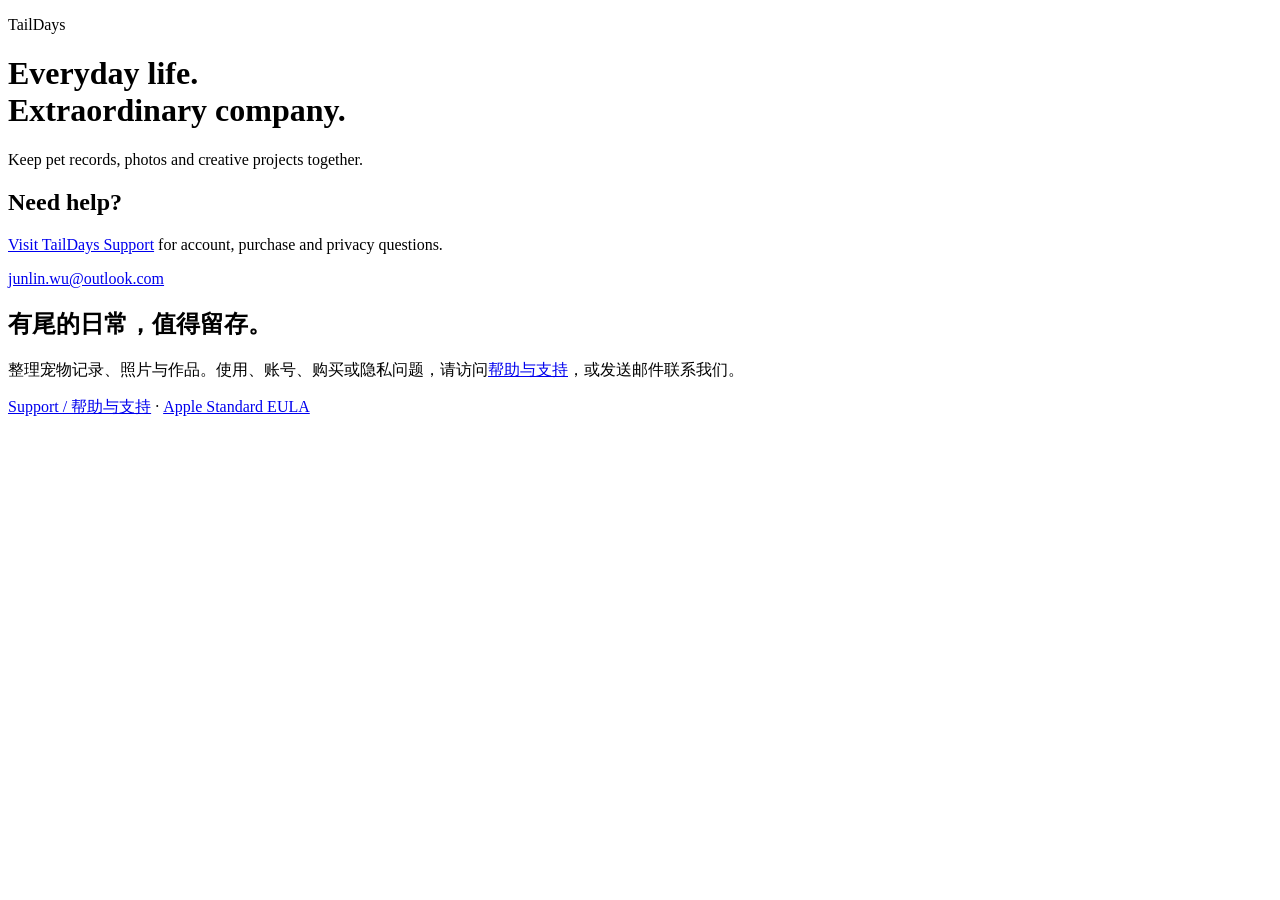
==== index.html @ ce1a0f2a "Publish TailDays public support page: index.html Co-Authored-By: Claude Code <noreply@anthropic.com>" ====
<!doctype html>
<html lang="en">
<head>
<meta charset="utf-8">
<meta name="viewport" content="width=device-width, initial-scale=1">
<title>TailDays · Everyday life with your pet</title>
<meta name="description" content="TailDays brings pet records, photos and creative projects together. Contact support for app, account and privacy questions.">
<link rel="stylesheet" href="site.css">
</head>
<body>
<main>
<p class="brand">TailDays</p>
<h1>Everyday life.<br>Extraordinary company.</h1>
<p class="lead">Keep pet records, photos and creative projects together.</p>
<section class="contact">
<h2>Need help?</h2>
<p><a href="support/">Visit TailDays Support</a> for account, purchase and privacy questions.</p>
<a class="email" href="mailto:junlin.wu@outlook.com">junlin.wu@outlook.com</a>
</section>
<section lang="zh-Hans">
<h2>有尾的日常，值得留存。</h2>
<p>整理宠物记录、照片与作品。使用、账号、购买或隐私问题，请访问<a href="support/">帮助与支持</a>，或发送邮件联系我们。</p>
</section>
<footer><a href="support/">Support / 帮助与支持</a><span> · </span><a href="https://www.apple.com/legal/internet-services/itunes/dev/stdeula/">Apple Standard EULA</a></footer>
</main>
</body>
</html>
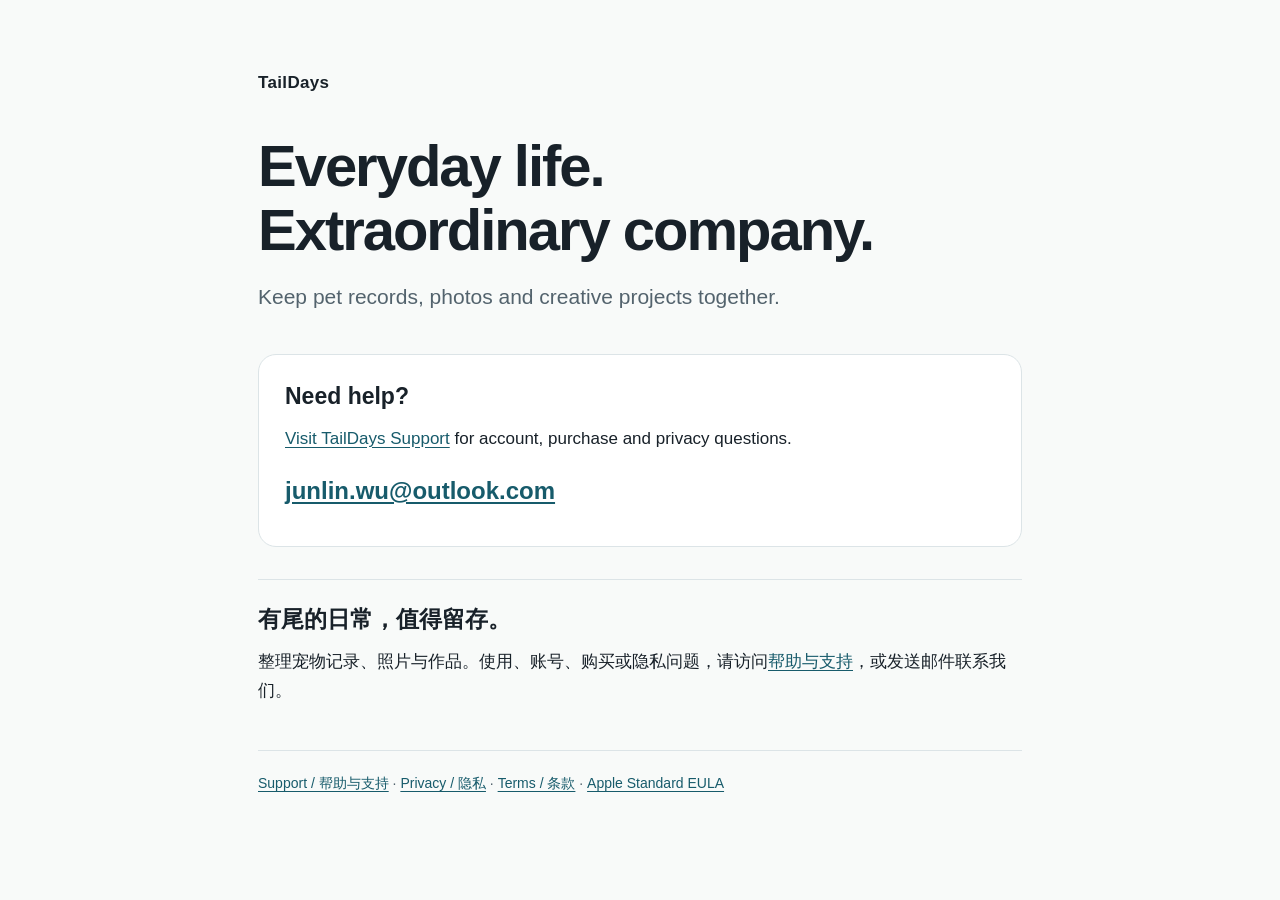
==== commit 8c6a3384: "Publish TailDays privacy policy and service terms Add bilingual legal pages and navigation links for" ====
--- a/index.html
+++ b/index.html
@@ -21,7 +21,7 @@
 <h2>有尾的日常，值得留存。</h2>
 <p>整理宠物记录、照片与作品。使用、账号、购买或隐私问题，请访问<a href="support/">帮助与支持</a>，或发送邮件联系我们。</p>
 </section>
-<footer><a href="support/">Support / 帮助与支持</a><span> · </span><a href="https://www.apple.com/legal/internet-services/itunes/dev/stdeula/">Apple Standard EULA</a></footer>
+<footer><a href="support/">Support / 帮助与支持</a><span> · </span><a href="privacy/">Privacy / 隐私</a><span> · </span><a href="terms/">Terms / 条款</a><span> · </span><a href="https://www.apple.com/legal/internet-services/itunes/dev/stdeula/">Apple Standard EULA</a></footer>
 </main>
 </body>
 </html>
--- a/site.css
+++ b/site.css
@@ -0,0 +1,17 @@
+:root{color-scheme:light;--ink:#182129;--muted:#53636d;--line:#dce4e7;--accent:#175b6b;--paper:#f8faf9}
+*{box-sizing:border-box}
+body{margin:0;background:var(--paper);color:var(--ink);font:17px/1.75 -apple-system,BlinkMacSystemFont,"Segoe UI","PingFang SC",sans-serif}
+main{max-width:820px;margin:0 auto;padding:56px 28px 36px}
+.brand{font-weight:700;letter-spacing:.02em;text-decoration:none;color:var(--ink)}
+h1{font-size:clamp(34px,7vw,58px);line-height:1.1;letter-spacing:-.035em;margin:36px 0 20px}
+.lead{font-size:21px;line-height:1.55;color:var(--muted);max-width:620px;margin-bottom:40px}
+h2{font-size:23px;line-height:1.35;margin:0 0 12px}
+h3{font-size:18px;line-height:1.4;margin:24px 0 10px}
+section{margin:32px 0;padding-top:24px;border-top:1px solid var(--line)}
+.contact{padding:26px;border:1px solid var(--line);border-radius:18px;background:#fff}
+p{margin:12px 0}
+a{color:var(--accent);text-underline-offset:3px;overflow-wrap:anywhere}
+.email{display:inline-block;font-size:clamp(18px,4vw,24px);font-weight:600;margin:4px 0 8px}
+.translation{margin-top:44px}
+footer{margin-top:44px;border-top:1px solid var(--line);padding-top:20px;font-size:14px;color:var(--muted)}
+@media(max-width:480px){main{padding:30px 20px}.contact{padding:20px}.lead{font-size:19px}}
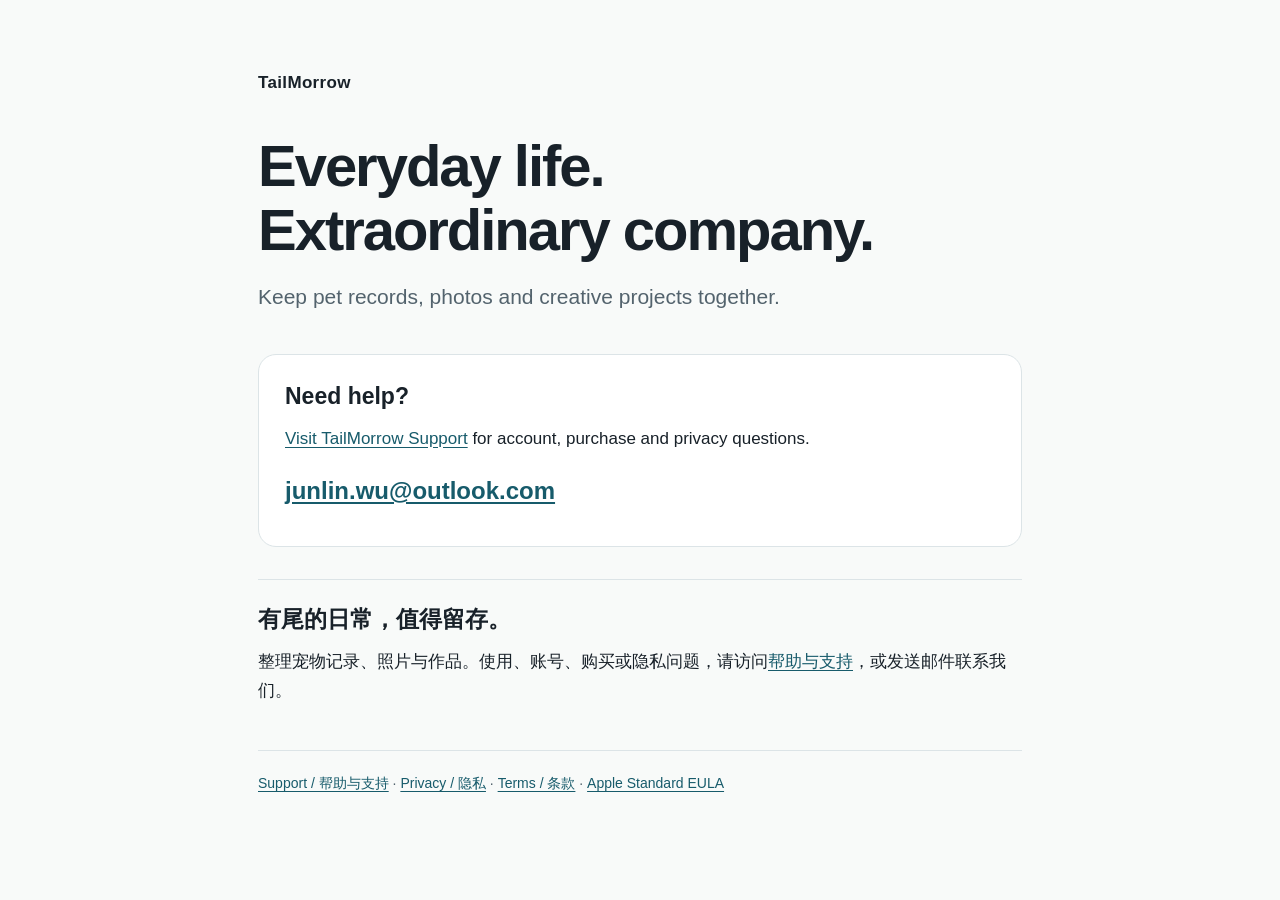
==== commit 2e9bae2e: "docs: rename public site brand to TailMorrow Update only branding in the four published HTML pages. " ====
--- a/index.html
+++ b/index.html
@@ -3,18 +3,18 @@
 <head>
 <meta charset="utf-8">
 <meta name="viewport" content="width=device-width, initial-scale=1">
-<title>TailDays · Everyday life with your pet</title>
-<meta name="description" content="TailDays brings pet records, photos and creative projects together. Contact support for app, account and privacy questions.">
+<title>TailMorrow · Everyday life with your pet</title>
+<meta name="description" content="TailMorrow brings pet records, photos and creative projects together. Contact support for app, account and privacy questions.">
 <link rel="stylesheet" href="site.css">
 </head>
 <body>
 <main>
-<p class="brand">TailDays</p>
+<p class="brand">TailMorrow</p>
 <h1>Everyday life.<br>Extraordinary company.</h1>
 <p class="lead">Keep pet records, photos and creative projects together.</p>
 <section class="contact">
 <h2>Need help?</h2>
-<p><a href="support/">Visit TailDays Support</a> for account, purchase and privacy questions.</p>
+<p><a href="support/">Visit TailMorrow Support</a> for account, purchase and privacy questions.</p>
 <a class="email" href="mailto:junlin.wu@outlook.com">junlin.wu@outlook.com</a>
 </section>
 <section lang="zh-Hans">
